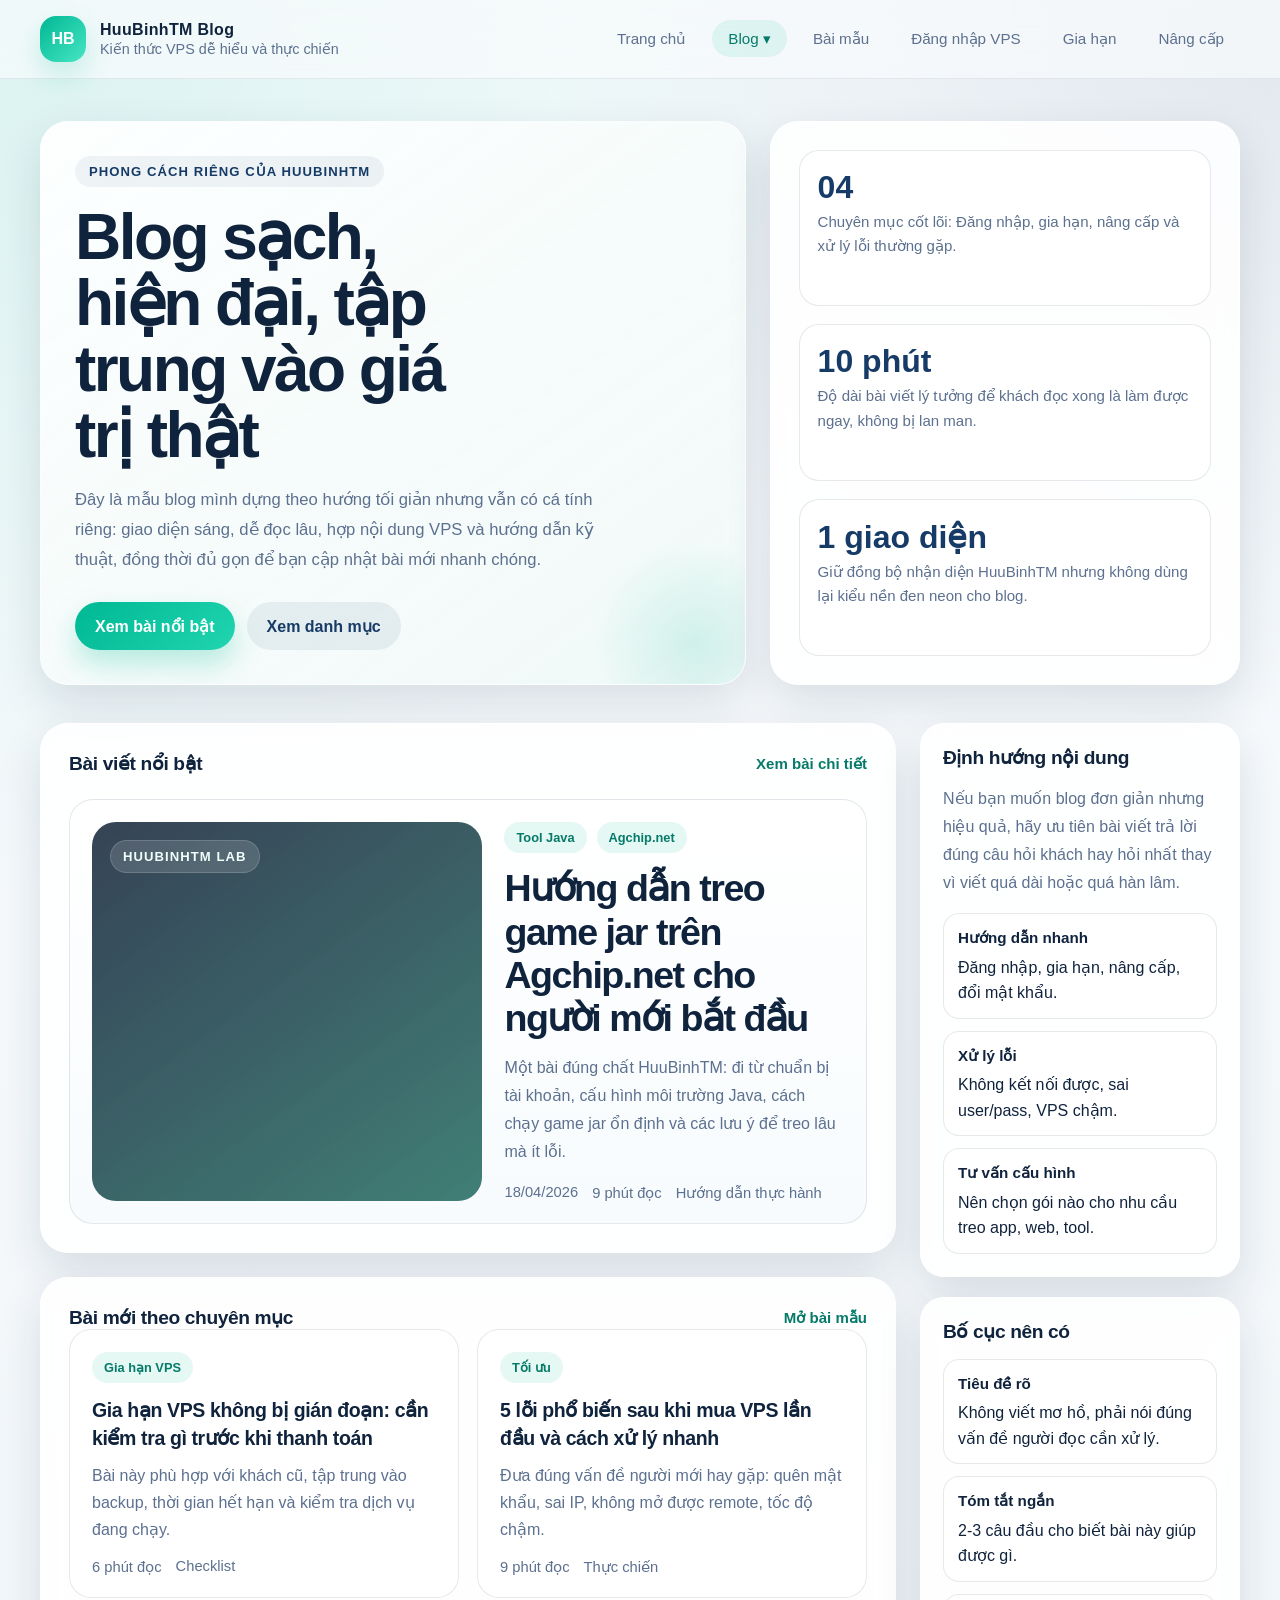
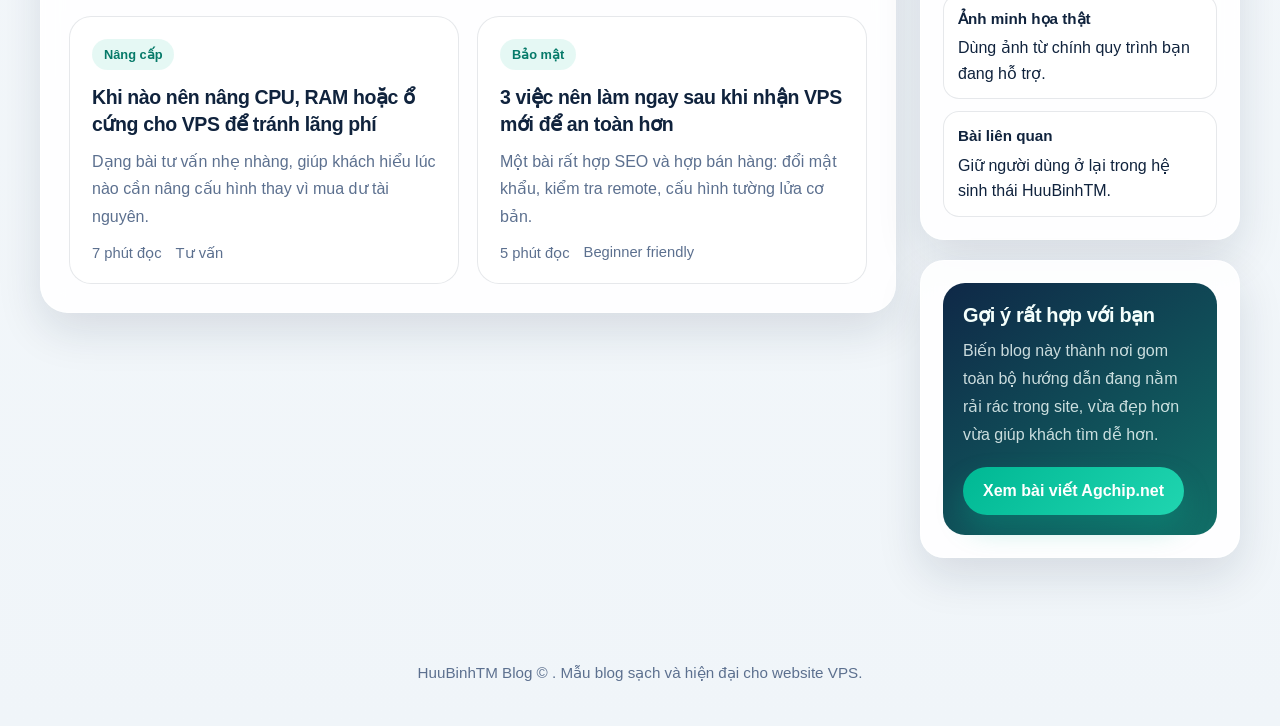
==== blog-huubinhtm.html @ f51c8e02 "Restore huong-dan-dang-nhap-vps.html and update blog-huubinhtm.html menu" ====
<!DOCTYPE html>
<html lang="vi">
<head>
  <meta charset="UTF-8">
  <meta name="viewport" content="width=device-width, initial-scale=1.0">
  <title>Blog HuuBinhTM | Kiến thức VPS sạch và hiện đại</title>
  <meta name="description" content="Blog HuuBinhTM chia sẻ hướng dẫn VPS dễ hiểu, thực chiến và các bài viết hỗ trợ khách hàng thao tác nhanh hơn.">
  <link rel="canonical" href="https://vpshuubinh.github.io/hotrovps.online/blog-huubinhtm.html">
  <link rel="image_src" href="https://vpshuubinh.github.io/hotrovps.online/img/anhthumbail-share.jpg">

  <meta property="og:locale" content="vi_VN">
  <meta property="og:type" content="website">
  <meta property="og:site_name" content="HuuBinhTM Blog">
  <meta property="og:title" content="Blog HuuBinhTM | Kiến thức VPS sạch và hiện đại">
  <meta property="og:description" content="Blog HuuBinhTM chia sẻ hướng dẫn VPS dễ hiểu, thực chiến và các bài viết hỗ trợ khách hàng thao tác nhanh hơn.">
  <meta property="og:url" content="https://vpshuubinh.github.io/hotrovps.online/blog-huubinhtm.html">
  <meta property="og:image" content="https://vpshuubinh.github.io/hotrovps.online/img/anhthumbail-share.jpg">
  <meta property="og:image:secure_url" content="https://vpshuubinh.github.io/hotrovps.online/img/anhthumbail-share.jpg">
  <meta property="og:image:type" content="image/jpeg">
  <meta property="og:image:width" content="1200">
  <meta property="og:image:height" content="630">
  <meta property="og:image:alt" content="Ảnh thumbnail Blog HuuBinhTM">

  <meta name="twitter:card" content="summary_large_image">
  <meta name="twitter:title" content="Blog HuuBinhTM | Kiến thức VPS sạch và hiện đại">
  <meta name="twitter:description" content="Blog HuuBinhTM chia sẻ hướng dẫn VPS dễ hiểu, thực chiến và các bài viết hỗ trợ khách hàng thao tác nhanh hơn.">
  <meta name="twitter:image" content="https://vpshuubinh.github.io/hotrovps.online/img/anhthumbail-share.jpg">
  <link rel="stylesheet" href="blog.css?v=2">
</head>
<body>
  <header class="site-header">
    <div class="shell site-header-inner">
      <a class="brand" href="index.html">
        <div class="brand-mark">HB</div>
        <div class="brand-text">
          <strong>HuuBinhTM Blog</strong>
          <span>Kiến thức VPS dễ hiểu và thực chiến</span>
        </div>
      </a>

      <nav class="main-nav">
        <a href="index.html">Trang chủ</a>
        <div class="dropdown">
          <a class="active" href="blog-huubinhtm.html">Blog ▾</a>
          <div class="dropdown-content">
            <a href="blog-treo-game-jar-agchip.html">Treo game jar trên Angelchip</a>
            <a href="huong-dan-cai-bot-zalo-co-ban.html">Cài Bot Zalo cơ bản</a>
          </div>
        </div>
        <a href="blog-treo-game-jar-agchip.html">Bài mẫu</a>
        <a href="huong-dan-dang-nhap-vps.html">Đăng nhập VPS</a>
        <a href="huong-dan-gia-han-vps.html">Gia hạn</a>
        <a href="huong-dan-nang-cap-cau-hinh.html">Nâng cấp</a>
      </nav>
    </div>
  </header>

  <section class="hero">
    <div class="shell hero-grid">
      <div class="hero-card">
        <span class="eyebrow">Phong cách riêng của HuuBinhTM</span>
        <h1>Blog sạch, hiện đại, tập trung vào giá trị thật</h1>
        <p>
          Đây là mẫu blog mình dựng theo hướng tối giản nhưng vẫn có cá tính riêng: giao diện sáng,
          dễ đọc lâu, hợp nội dung VPS và hướng dẫn kỹ thuật, đồng thời đủ gọn để bạn cập nhật bài mới nhanh chóng.
        </p>
        <div class="hero-actions">
          <a class="btn btn-primary" href="#bai-viet-noi-bat">Xem bài nổi bật</a>
          <a class="btn btn-secondary" href="#danh-muc">Xem danh mục</a>
        </div>
      </div>

      <aside class="hero-side">
        <div class="stat">
          <strong>04</strong>
          <span>Chuyên mục cốt lõi: Đăng nhập, gia hạn, nâng cấp và xử lý lỗi thường gặp.</span>
        </div>
        <div class="stat">
          <strong>10 phút</strong>
          <span>Độ dài bài viết lý tưởng để khách đọc xong là làm được ngay, không bị lan man.</span>
        </div>
        <div class="stat">
          <strong>1 giao diện</strong>
          <span>Giữ đồng bộ nhận diện HuuBinhTM nhưng không dùng lại kiểu nền đen neon cho blog.</span>
        </div>
      </aside>
    </div>
  </section>

  <main class="layout">
    <div class="shell layout-grid">
      <div class="content-stack">
        <section class="section-card" id="bai-viet-noi-bat">
          <div class="section-header">
            <h2>Bài viết nổi bật</h2>
            <a href="blog-treo-game-jar-agchip.html">Xem bài chi tiết</a>
          </div>

          <div class="featured-article">
            <article class="featured-box">
              <div class="featured-visual"></div>

              <div class="featured-copy">
                <div class="tag-row">
                  <span class="tag">Tool Java</span>
                  <span class="tag">Agchip.net</span>
                </div>
                <h3>Hướng dẫn treo game jar trên Agchip.net cho người mới bắt đầu</h3>
                <p>
                  Một bài đúng chất HuuBinhTM: đi từ chuẩn bị tài khoản, cấu hình môi trường Java,
                  cách chạy game jar ổn định và các lưu ý để treo lâu mà ít lỗi.
                </p>
                <div class="meta">
                  <span>18/04/2026</span>
                  <span>9 phút đọc</span>
                  <span>Hướng dẫn thực hành</span>
                </div>
              </div>
            </article>
          </div>
        </section>

        <section class="section-card" id="danh-muc">
          <div class="section-header">
            <h2>Bài mới theo chuyên mục</h2>
            <a href="blog-treo-game-jar-agchip.html">Mở bài mẫu</a>
          </div>

          <div class="article-grid">
            <article class="article-card">
              <span class="tag">Gia hạn VPS</span>
              <h3>Gia hạn VPS không bị gián đoạn: cần kiểm tra gì trước khi thanh toán</h3>
              <p>Bài này phù hợp với khách cũ, tập trung vào backup, thời gian hết hạn và kiểm tra dịch vụ đang chạy.</p>
              <div class="meta">
                <span>6 phút đọc</span>
                <span>Checklist</span>
              </div>
            </article>

            <article class="article-card">
              <span class="tag">Tối ưu</span>
              <h3>5 lỗi phổ biến sau khi mua VPS lần đầu và cách xử lý nhanh</h3>
              <p>Đưa đúng vấn đề người mới hay gặp: quên mật khẩu, sai IP, không mở được remote, tốc độ chậm.</p>
              <div class="meta">
                <span>9 phút đọc</span>
                <span>Thực chiến</span>
              </div>
            </article>

            <article class="article-card">
              <span class="tag">Nâng cấp</span>
              <h3>Khi nào nên nâng CPU, RAM hoặc ổ cứng cho VPS để tránh lãng phí</h3>
              <p>Dạng bài tư vấn nhẹ nhàng, giúp khách hiểu lúc nào cần nâng cấu hình thay vì mua dư tài nguyên.</p>
              <div class="meta">
                <span>7 phút đọc</span>
                <span>Tư vấn</span>
              </div>
            </article>

            <article class="article-card">
              <span class="tag">Bảo mật</span>
              <h3>3 việc nên làm ngay sau khi nhận VPS mới để an toàn hơn</h3>
              <p>Một bài rất hợp SEO và hợp bán hàng: đổi mật khẩu, kiểm tra remote, cấu hình tường lửa cơ bản.</p>
              <div class="meta">
                <span>5 phút đọc</span>
                <span>Beginner friendly</span>
              </div>
            </article>
          </div>
        </section>
      </div>

      <aside class="sidebar">
        <section class="sidebar-card">
          <h3>Định hướng nội dung</h3>
          <p>
            Nếu bạn muốn blog đơn giản nhưng hiệu quả, hãy ưu tiên bài viết trả lời đúng câu hỏi khách hay hỏi nhất
            thay vì viết quá dài hoặc quá hàn lâm.
          </p>
          <ul class="list">
            <li><strong>Hướng dẫn nhanh</strong>Đăng nhập, gia hạn, nâng cấp, đổi mật khẩu.</li>
            <li><strong>Xử lý lỗi</strong>Không kết nối được, sai user/pass, VPS chậm.</li>
            <li><strong>Tư vấn cấu hình</strong>Nên chọn gói nào cho nhu cầu treo app, web, tool.</li>
          </ul>
        </section>

        <section class="sidebar-card">
          <h3>Bố cục nên có</h3>
          <ul class="list">
            <li><strong>Tiêu đề rõ</strong>Không viết mơ hồ, phải nói đúng vấn đề người đọc cần xử lý.</li>
            <li><strong>Tóm tắt ngắn</strong>2-3 câu đầu cho biết bài này giúp được gì.</li>
            <li><strong>Ảnh minh họa thật</strong>Dùng ảnh từ chính quy trình bạn đang hỗ trợ.</li>
            <li><strong>Bài liên quan</strong>Giữ người dùng ở lại trong hệ sinh thái HuuBinhTM.</li>
          </ul>
        </section>

        <section class="sidebar-card">
          <div class="cta-box">
            <h3>Gợi ý rất hợp với bạn</h3>
            <p>
              Biến blog này thành nơi gom toàn bộ hướng dẫn đang nằm rải rác trong site, vừa đẹp hơn vừa giúp khách tìm dễ hơn.
            </p>
            <a class="btn btn-primary" href="blog-treo-game-jar-agchip.html">Xem bài viết Agchip.net</a>
          </div>
        </section>
      </aside>
    </div>
  </main>

  <footer class="footer shell">
    HuuBinhTM Blog © <span data-current-year></span>. Mẫu blog sạch và hiện đại cho website VPS.
  </footer>

  <script src="blog.js"></script>
</body>
</html>
---- blog.css ----
:root {
  --bg: #f4f8fb;
  --surface: rgba(255, 255, 255, 0.88);
  --surface-strong: #ffffff;
  --text: #10233d;
  --muted: #5c708f;
  --line: rgba(16, 35, 61, 0.1);
  --brand: #00b894;
  --brand-deep: #067a69;
  --accent: #163b67;
  --shadow: 0 18px 45px rgba(16, 35, 61, 0.12);
  --radius-lg: 28px;
  --radius-md: 20px;
  --radius-sm: 14px;
  --container: 1200px;
  --article: 860px;
}

* {
  box-sizing: border-box;
}

html {
  scroll-behavior: smooth;
}

body {
  margin: 0;
  font-family: "Segoe UI", Arial, sans-serif;
  color: var(--text);
  background:
    radial-gradient(circle at top left, rgba(0, 184, 148, 0.12), transparent 34%),
    radial-gradient(circle at top right, rgba(22, 59, 103, 0.1), transparent 28%),
    linear-gradient(180deg, #f8fbfd 0%, #f0f5f9 100%);
}

a {
  color: inherit;
  text-decoration: none;
}

img {
  max-width: 100%;
  display: block;
}

.shell {
  width: min(var(--container), calc(100% - 32px));
  margin: 0 auto;
}

.site-header {
  position: sticky;
  top: 0;
  z-index: 20;
  backdrop-filter: blur(18px);
  background: rgba(248, 251, 253, 0.72);
  border-bottom: 1px solid rgba(16, 35, 61, 0.08);
}

.site-header-inner {
  display: flex;
  align-items: center;
  justify-content: space-between;
  gap: 24px;
  min-height: 78px;
}

.brand {
  display: flex;
  align-items: center;
  gap: 14px;
}

.brand-mark {
  width: 46px;
  height: 46px;
  border-radius: 16px;
  display: grid;
  place-items: center;
  background: linear-gradient(135deg, var(--brand), #47e5c4);
  color: #ffffff;
  font-weight: 800;
  box-shadow: 0 12px 28px rgba(0, 184, 148, 0.2);
}

.brand-text strong {
  display: block;
  font-size: 1rem;
  letter-spacing: 0.02em;
}

.brand-text span {
  display: block;
  margin-top: 2px;
  color: var(--muted);
  font-size: 0.9rem;
}

.main-nav {
  display: flex;
  align-items: center;
  gap: 10px;
  flex-wrap: wrap;
  justify-content: flex-end;
}

.main-nav a {
  padding: 10px 16px;
  border-radius: 999px;
  color: var(--muted);
  font-size: 0.95rem;
  transition: background 0.2s ease, color 0.2s ease, transform 0.2s ease;
}

.main-nav a:hover,
.main-nav a.active {
  background: rgba(0, 184, 148, 0.1);
  color: var(--brand-deep);
  transform: translateY(-1px);
}

.dropdown {
  position: relative;
  display: inline-block;
}

.dropdown-content {
  display: none;
  position: absolute;
  background-color: #ffffff;
  min-width: 220px;
  box-shadow: 0 12px 28px rgba(53, 76, 105, 0.18);
  z-index: 20;
  border-radius: 12px;
  overflow: hidden;
  top: 100%;
  left: 50%;
  transform: translateX(-50%);
  margin-top: 8px;
}

.dropdown-content a {
  color: #1a406a;
  padding: 12px 16px;
  text-decoration: none;
  display: block;
  border-radius: 0;
  font-weight: 500;
  font-size: 14px;
}

.dropdown-content a:hover {
  background-color: #f4fffd;
  color: #0d7769;
}

.dropdown:hover .dropdown-content,
.dropdown:focus-within .dropdown-content {
  display: block;
}

.hero {
  padding: 42px 0 28px;
}

.hero-grid {
  display: grid;
  grid-template-columns: 1.35fr 0.9fr;
  gap: 24px;
  align-items: stretch;
}

.hero-card,
.hero-side {
  border-radius: var(--radius-lg);
  background: var(--surface);
  border: 1px solid rgba(255, 255, 255, 0.65);
  box-shadow: var(--shadow);
  backdrop-filter: blur(14px);
}

.hero-card {
  padding: 34px;
  position: relative;
  overflow: hidden;
  background:
    linear-gradient(145deg, rgba(255, 255, 255, 0.96), rgba(242, 250, 248, 0.88)),
    linear-gradient(135deg, rgba(0, 184, 148, 0.12), rgba(22, 59, 103, 0.05));
}

.hero-card::after {
  content: "";
  position: absolute;
  inset: auto -60px -70px auto;
  width: 220px;
  height: 220px;
  border-radius: 999px;
  background: radial-gradient(circle, rgba(0, 184, 148, 0.14), transparent 68%);
}

.eyebrow {
  display: inline-flex;
  align-items: center;
  gap: 8px;
  padding: 8px 14px;
  border-radius: 999px;
  background: rgba(22, 59, 103, 0.06);
  color: var(--accent);
  font-size: 0.82rem;
  font-weight: 700;
  text-transform: uppercase;
  letter-spacing: 0.08em;
}

.hero-card h1 {
  max-width: 12ch;
  margin: 18px 0 16px;
  font-size: clamp(2.3rem, 5vw, 4.3rem);
  line-height: 1.03;
  letter-spacing: -0.04em;
}

.hero-card p {
  max-width: 58ch;
  color: var(--muted);
  font-size: 1.04rem;
  line-height: 1.8;
  margin: 0 0 28px;
}

.hero-actions {
  display: flex;
  flex-wrap: wrap;
  gap: 12px;
}

.btn {
  display: inline-flex;
  align-items: center;
  justify-content: center;
  min-height: 48px;
  padding: 0 20px;
  border-radius: 999px;
  font-weight: 700;
  transition: transform 0.2s ease, box-shadow 0.2s ease, background 0.2s ease;
}

.btn-primary {
  background: linear-gradient(135deg, var(--brand), #20d5b0);
  color: #ffffff;
  box-shadow: 0 14px 28px rgba(0, 184, 148, 0.26);
}

.btn-secondary {
  background: rgba(22, 59, 103, 0.07);
  color: var(--accent);
}

.btn:hover {
  transform: translateY(-2px);
}

.hero-side {
  padding: 28px;
  display: grid;
  gap: 18px;
}

.stat {
  padding: 18px 18px 16px;
  border-radius: var(--radius-md);
  background: rgba(255, 255, 255, 0.92);
  border: 1px solid var(--line);
}

.stat strong {
  display: block;
  font-size: 2rem;
  margin-bottom: 4px;
  color: var(--accent);
}

.stat span {
  color: var(--muted);
  line-height: 1.6;
  font-size: 0.94rem;
}

.layout {
  padding: 10px 0 80px;
}

.layout-grid {
  display: grid;
  grid-template-columns: minmax(0, 2.1fr) 320px;
  gap: 24px;
  align-items: start;
}

.section-card {
  background: var(--surface);
  border: 1px solid rgba(255, 255, 255, 0.72);
  border-radius: var(--radius-lg);
  box-shadow: var(--shadow);
  backdrop-filter: blur(12px);
}

.content-stack {
  display: grid;
  gap: 24px;
}

.section-header {
  display: flex;
  align-items: center;
  justify-content: space-between;
  gap: 16px;
  padding: 28px 28px 0;
}

.section-header h2,
.sidebar-card h3 {
  margin: 0;
  font-size: 1.2rem;
  letter-spacing: -0.02em;
}

.section-header a {
  color: var(--brand-deep);
  font-weight: 700;
  font-size: 0.94rem;
}

.featured-article {
  padding: 0 28px 28px;
}

.featured-box {
  display: grid;
  grid-template-columns: 1.15fr 1fr;
  gap: 22px;
  padding: 22px;
  margin-top: 24px;
  border-radius: 24px;
  background:
    linear-gradient(180deg, rgba(255, 255, 255, 0.96), rgba(247, 251, 253, 0.96));
  border: 1px solid var(--line);
}

.featured-visual {
  min-height: 290px;
  border-radius: 24px;
  overflow: hidden;
  position: relative;
  background:
    linear-gradient(145deg, rgba(9, 25, 48, 0.82), rgba(13, 92, 80, 0.78)),
    url('https://images.unsplash.com/photo-1518770660439-4636190af475?auto=format&fit=crop&w=1200&q=80') center/cover;
}

.featured-visual::before {
  content: "HuuBinhTM Lab";
  position: absolute;
  top: 18px;
  left: 18px;
  padding: 8px 12px;
  border-radius: 999px;
  background: rgba(255, 255, 255, 0.14);
  border: 1px solid rgba(255, 255, 255, 0.16);
  color: #f1fffb;
  font-size: 0.82rem;
  font-weight: 700;
  letter-spacing: 0.08em;
  text-transform: uppercase;
}

.featured-copy {
  display: flex;
  flex-direction: column;
  justify-content: center;
}

.tag-row {
  display: flex;
  gap: 10px;
  flex-wrap: wrap;
  margin-bottom: 14px;
}

.tag {
  display: inline-flex;
  padding: 8px 12px;
  border-radius: 999px;
  background: rgba(0, 184, 148, 0.1);
  color: var(--brand-deep);
  font-size: 0.8rem;
  font-weight: 700;
}

.featured-copy h3 {
  margin: 0 0 14px;
  font-size: clamp(1.7rem, 3vw, 2.35rem);
  line-height: 1.15;
  letter-spacing: -0.04em;
}

.featured-copy p,
.sidebar-card p {
  color: var(--muted);
  line-height: 1.75;
}

.featured-copy p {
  margin: 0 0 18px;
}

.meta {
  display: flex;
  flex-wrap: wrap;
  gap: 14px;
  color: var(--muted);
  font-size: 0.92rem;
}

.article-grid {
  padding: 0 28px 28px;
  display: grid;
  grid-template-columns: repeat(2, minmax(0, 1fr));
  gap: 18px;
}

.article-card {
  padding: 22px;
  border-radius: 22px;
  background: rgba(255, 255, 255, 0.96);
  border: 1px solid var(--line);
  transition: transform 0.2s ease, box-shadow 0.2s ease;
}

.article-card:hover {
  transform: translateY(-4px);
  box-shadow: 0 16px 32px rgba(16, 35, 61, 0.08);
}

.article-card h3 {
  margin: 14px 0 10px;
  font-size: 1.22rem;
  line-height: 1.4;
  letter-spacing: -0.02em;
}

.article-card p {
  margin: 0 0 14px;
  color: var(--muted);
  line-height: 1.7;
}

.sidebar {
  display: grid;
  gap: 20px;
  position: sticky;
  top: 96px;
}

.sidebar-card {
  padding: 22px;
  background: var(--surface);
  border: 1px solid rgba(255, 255, 255, 0.72);
  border-radius: 24px;
  box-shadow: var(--shadow);
  backdrop-filter: blur(12px);
}

.list {
  display: grid;
  gap: 12px;
  margin: 16px 0 0;
  padding: 0;
  list-style: none;
}

.list li {
  padding: 12px 14px;
  border-radius: 16px;
  background: rgba(255, 255, 255, 0.92);
  border: 1px solid var(--line);
  color: var(--text);
  line-height: 1.6;
}

.list strong {
  display: block;
  font-size: 0.95rem;
  margin-bottom: 4px;
}

.cta-box {
  padding: 20px;
  border-radius: 22px;
  background: linear-gradient(145deg, #0f2847, #116f67);
  color: #f4fffc;
}

.cta-box h3 {
  margin: 0 0 10px;
  font-size: 1.25rem;
}

.cta-box p {
  margin: 0 0 18px;
  color: rgba(244, 255, 252, 0.82);
}

.footer {
  padding: 26px 0 44px;
  color: var(--muted);
  text-align: center;
  font-size: 0.95rem;
}

.article-page {
  padding: 36px 0 80px;
}

.article-shell {
  width: min(var(--article), calc(100% - 32px));
  margin: 0 auto;
}

.article-wrap {
  padding: 34px;
  border-radius: 28px;
  background: rgba(255, 255, 255, 0.92);
  border: 1px solid rgba(255, 255, 255, 0.7);
  box-shadow: var(--shadow);
  backdrop-filter: blur(12px);
}

.breadcrumb {
  display: flex;
  flex-wrap: wrap;
  gap: 8px;
  align-items: center;
  color: var(--muted);
  font-size: 0.92rem;
  margin-bottom: 18px;
}

.article-header {
  margin-bottom: 26px;
}

.article-header h1 {
  margin: 14px 0 16px;
  font-size: clamp(2rem, 4vw, 3.4rem);
  line-height: 1.12;
  letter-spacing: -0.04em;
}

.article-lead {
  margin: 0;
  color: var(--muted);
  font-size: 1.04rem;
  line-height: 1.85;
}

.article-cover {
  margin: 26px 0 32px;
  border-radius: 24px;
  overflow: hidden;
  background: url('img/anhthumbail.png') center/cover no-repeat;
  min-height: 360px;
  position: relative;
}

.article-cover::after {
  content: none;
}

.article-content {
  display: grid;
  gap: 26px;
}

.article-section h2 {
  margin: 0 0 14px;
  font-size: 1.6rem;
  letter-spacing: -0.03em;
}

.article-section p,
.article-section li {
  color: #2d4463;
  line-height: 1.9;
  font-size: 1rem;
}

.article-section ul,
.article-section ol {
  margin: 0;
  padding-left: 22px;
}

.callout {
  padding: 18px 20px;
  border-radius: 20px;
  background: linear-gradient(145deg, rgba(0, 184, 148, 0.08), rgba(22, 59, 103, 0.05));
  border: 1px solid rgba(0, 184, 148, 0.16);
}

.steps {
  display: grid;
  gap: 14px;
}

.step-card {
  padding: 18px 18px 16px;
  border-radius: 20px;
  background: #ffffff;
  border: 1px solid var(--line);
}

.step-card strong {
  display: block;
  margin-bottom: 8px;
  font-size: 1rem;
  color: var(--accent);
}

.step-image-placeholder {
  margin-top: 14px;
  min-height: 180px;
  border-radius: 18px;
  border: 1.5px dashed rgba(0, 184, 148, 0.32);
  background:
    linear-gradient(145deg, rgba(0, 184, 148, 0.08), rgba(22, 59, 103, 0.04));
  display: grid;
  place-items: center;
  text-align: center;
  color: var(--brand-deep);
  font-weight: 700;
  line-height: 1.7;
  padding: 20px;
}

.step-image {
  margin-top: 14px;
  border-radius: 18px;
  overflow: hidden;
  border: 1px solid rgba(16, 35, 61, 0.08);
  background: rgba(255, 255, 255, 0.88);
  box-shadow: 0 14px 32px rgba(16, 35, 61, 0.08);
}

.step-image img {
  width: 100%;
  height: auto;
  display: block;
  cursor: zoom-in;
  transition: transform 0.25s ease, box-shadow 0.25s ease;
}

.step-image img:hover {
  transform: scale(1.01);
  box-shadow: 0 16px 34px rgba(16, 35, 61, 0.12);
}

.blog-image-modal {
  display: none;
  position: fixed;
  inset: 0;
  z-index: 9999;
  background: rgba(6, 14, 24, 0.92);
  align-items: center;
  justify-content: center;
  padding: 24px;
  cursor: zoom-out;
}

.blog-image-modal.active {
  display: flex;
}

.blog-image-modal-content {
  position: relative;
  width: min(1100px, 94vw);
  max-height: 92vh;
  padding: 60px 72px 28px;
  text-align: center;
}

.blog-image-modal-img {
  max-width: 100%;
  max-height: 72vh;
  border-radius: 18px;
  box-shadow: 0 18px 45px rgba(0, 0, 0, 0.3);
  cursor: grab;
  transition: transform 0.12s ease-out;
  transform-origin: center center;
  will-change: transform;
}

.blog-image-modal-img.is-dragging {
  cursor: grabbing;
}

.blog-image-modal-close {
  position: absolute;
  top: 0;
  right: 0;
  width: 46px;
  height: 46px;
  border: 0;
  border-radius: 50%;
  background: linear-gradient(135deg, var(--brand), #20d5b0);
  color: #ffffff;
  font-size: 26px;
  font-weight: 700;
  cursor: pointer;
  box-shadow: 0 14px 28px rgba(0, 184, 148, 0.28);
}

.blog-image-modal-caption {
  margin-top: 14px;
  color: #e8f1fb;
  line-height: 1.7;
}

.blog-image-modal-hint {
  margin-top: 8px;
  color: rgba(232, 241, 251, 0.72);
  font-size: 0.92rem;
}

.blog-image-modal-counter {
  position: absolute;
  top: 6px;
  left: 0;
  padding: 8px 14px;
  border-radius: 999px;
  background: rgba(255, 255, 255, 0.1);
  color: #eef7ff;
  font-size: 0.92rem;
  font-weight: 700;
}

.blog-image-modal-nav {
  position: absolute;
  top: 50%;
  transform: translateY(-50%);
  width: 52px;
  height: 52px;
  border: 0;
  border-radius: 16px;
  background: rgba(255, 255, 255, 0.1);
  color: #ffffff;
  font-size: 30px;
  line-height: 1;
  cursor: pointer;
  transition: background 0.2s ease, transform 0.2s ease, opacity 0.2s ease;
}

.blog-image-modal-nav:hover {
  background: rgba(32, 213, 176, 0.92);
  transform: translateY(-50%) scale(1.03);
}

.blog-image-modal-prev {
  left: 0;
}

.blog-image-modal-next {
  right: 0;
}

.blog-image-modal-nav[disabled] {
  opacity: 0.4;
  cursor: not-allowed;
}

.article-footer-box {
  display: flex;
  flex-wrap: wrap;
  gap: 14px;
  justify-content: space-between;
  align-items: center;
  padding-top: 8px;
  border-top: 1px solid var(--line);
}

.related-links {
  display: flex;
  flex-wrap: wrap;
  gap: 10px;
}

@media (max-width: 1024px) {
  .hero-grid,
  .layout-grid,
  .featured-box {
    grid-template-columns: 1fr;
  }

  .sidebar {
    position: static;
  }
}

@media (max-width: 720px) {
  .shell,
  .article-shell {
    width: min(100% - 20px, var(--container));
  }

  .site-header {
    position: static;
  }

  .site-header-inner {
    padding: 14px 0 16px;
    align-items: flex-start;
    gap: 14px;
    flex-direction: column;
  }

  .brand {
    width: 100%;
    align-items: flex-start;
  }

  .brand-mark {
    width: 42px;
    height: 42px;
    border-radius: 14px;
    font-size: 1.1rem;
  }

  .brand-text strong {
    font-size: 0.98rem;
  }

  .brand-text span {
    font-size: 0.82rem;
    line-height: 1.45;
    max-width: 22ch;
  }

  .main-nav {
    width: 100%;
    display: grid;
    grid-template-columns: repeat(2, minmax(0, 1fr));
    gap: 10px;
  }

  .main-nav a {
    min-height: 44px;
    display: flex;
    align-items: center;
    justify-content: center;
    text-align: center;
    padding: 10px 12px;
    background: rgba(255, 255, 255, 0.64);
    border: 1px solid rgba(16, 35, 61, 0.06);
    border-radius: 16px;
    font-size: 0.92rem;
  }

  .article-page {
    padding: 18px 0 56px;
  }

  .hero-card,
  .hero-side,
  .section-header,
  .featured-article,
  .article-grid,
  .sidebar-card,
  .article-wrap {
    padding-left: 18px;
    padding-right: 18px;
  }

  .hero {
    padding: 20px 0 18px;
  }

  .featured-box {
    padding: 16px;
  }

  .article-grid {
    grid-template-columns: 1fr;
  }

  .hero-card {
    padding-top: 22px;
    padding-bottom: 22px;
    border-radius: 22px;
  }

  .hero-card h1 {
    max-width: none;
    font-size: clamp(1.95rem, 9vw, 2.8rem);
    margin-bottom: 12px;
  }

  .hero-card p {
    font-size: 0.98rem;
    line-height: 1.72;
    margin-bottom: 18px;
  }

  .hero-side,
  .section-card,
  .sidebar-card,
  .article-wrap {
    border-radius: 22px;
  }

  .article-wrap {
    padding-top: 22px;
    padding-bottom: 22px;
  }

  .breadcrumb {
    font-size: 0.84rem;
    line-height: 1.6;
    margin-bottom: 14px;
  }

  .article-header {
    margin-bottom: 20px;
  }

  .article-header h1 {
    font-size: clamp(1.95rem, 9vw, 2.6rem);
    line-height: 1.14;
    margin: 12px 0 14px;
  }

  .article-lead {
    font-size: 0.98rem;
    line-height: 1.78;
  }

  .meta {
    gap: 8px 12px;
    font-size: 0.88rem;
  }

  .article-content {
    gap: 20px;
  }

  .article-section h2 {
    font-size: 1.34rem;
    margin-bottom: 12px;
  }

  .article-section p,
  .article-section li {
    font-size: 0.98rem;
    line-height: 1.78;
  }

  .steps {
    gap: 12px;
  }

  .step-card {
    padding: 16px;
    border-radius: 18px;
  }

  .callout {
    padding: 16px;
    border-radius: 18px;
  }

  .article-cover {
    min-height: 210px;
    margin: 20px 0 24px;
    border-radius: 20px;
  }

  .article-cover::after {
    content: none;
  }

  .blog-image-modal-content {
    width: 100vw;
    padding: 76px 16px 24px;
  }

  .blog-image-modal-img {
    max-width: 94vw;
    max-height: 62vh;
  }

  .blog-image-modal-counter {
    left: 10px;
  }

  .blog-image-modal-nav {
    top: auto;
    bottom: 102px;
    transform: none;
    width: 56px;
    height: 56px;
    border-radius: 18px;
  }

  .blog-image-modal-nav:hover {
    transform: scale(1.03);
  }

  .blog-image-modal-prev {
    left: 10px;
  }

  .blog-image-modal-next {
    right: 10px;
  }
}
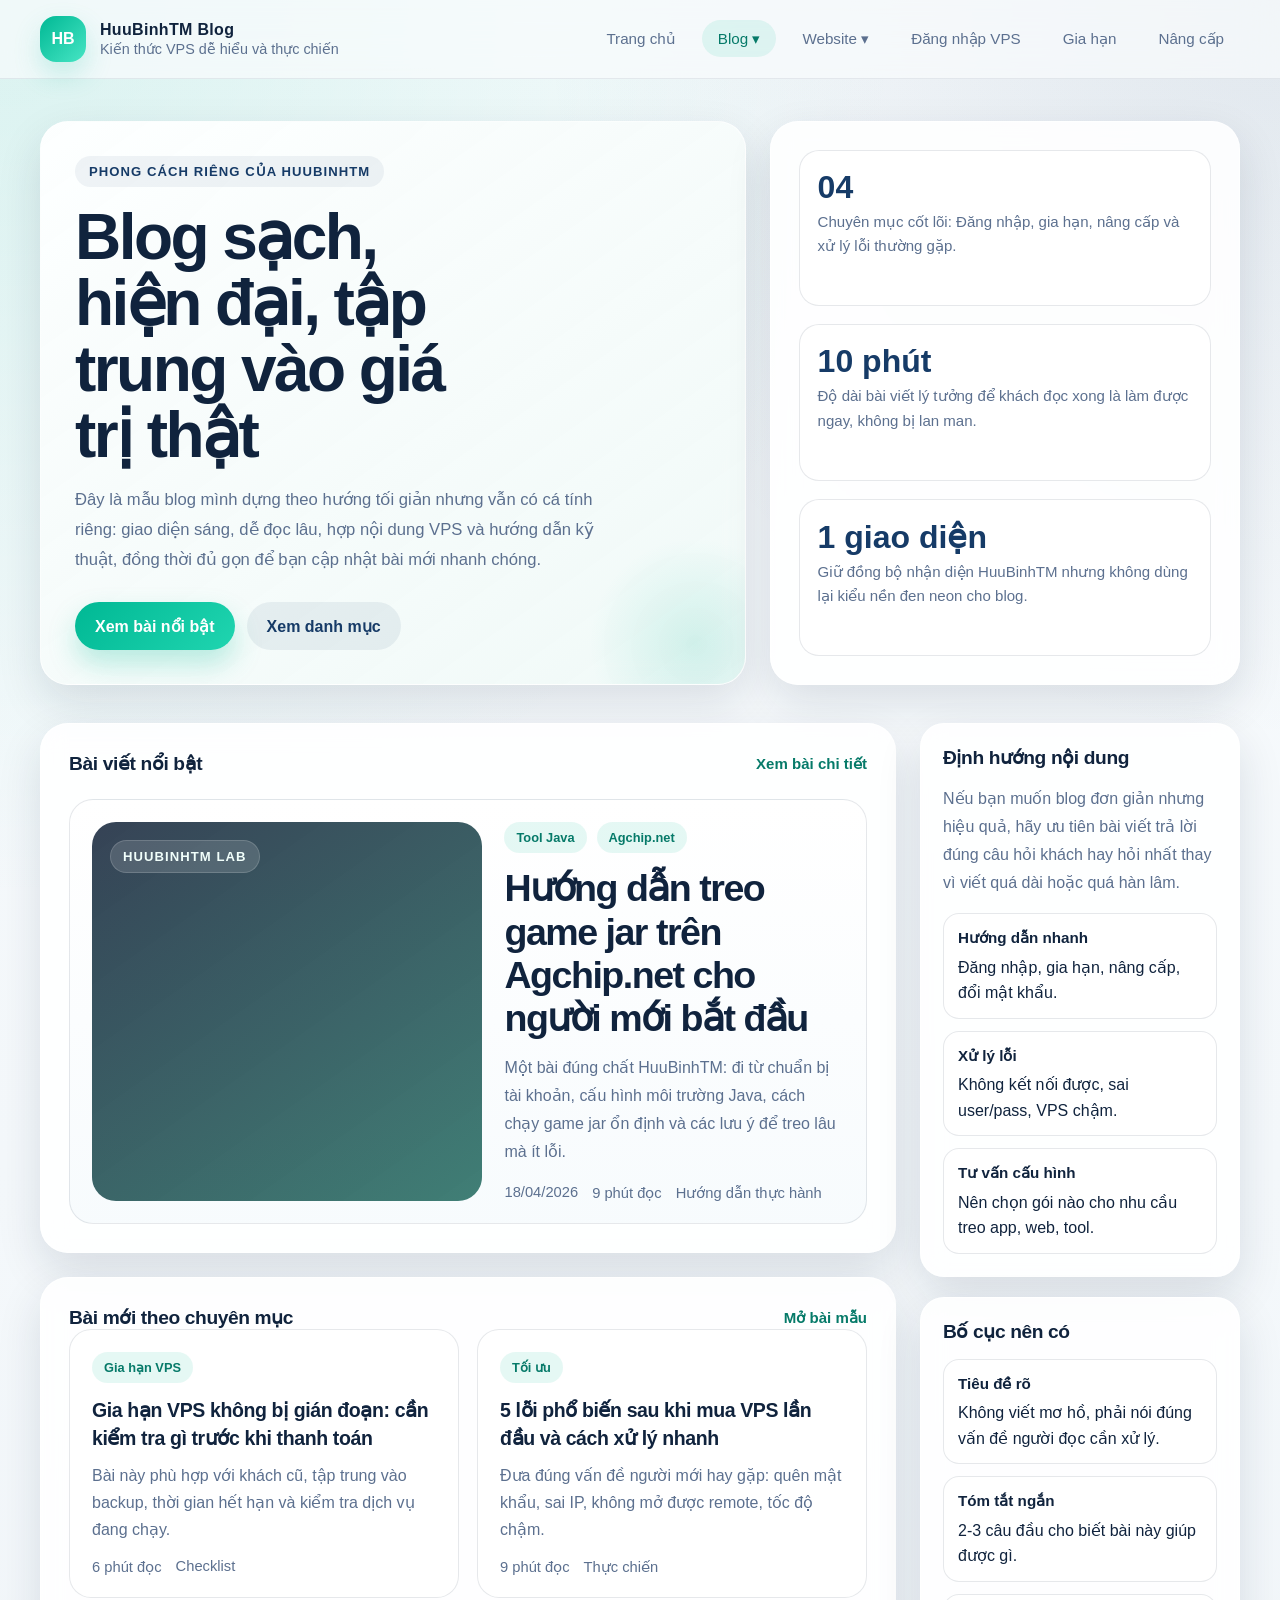
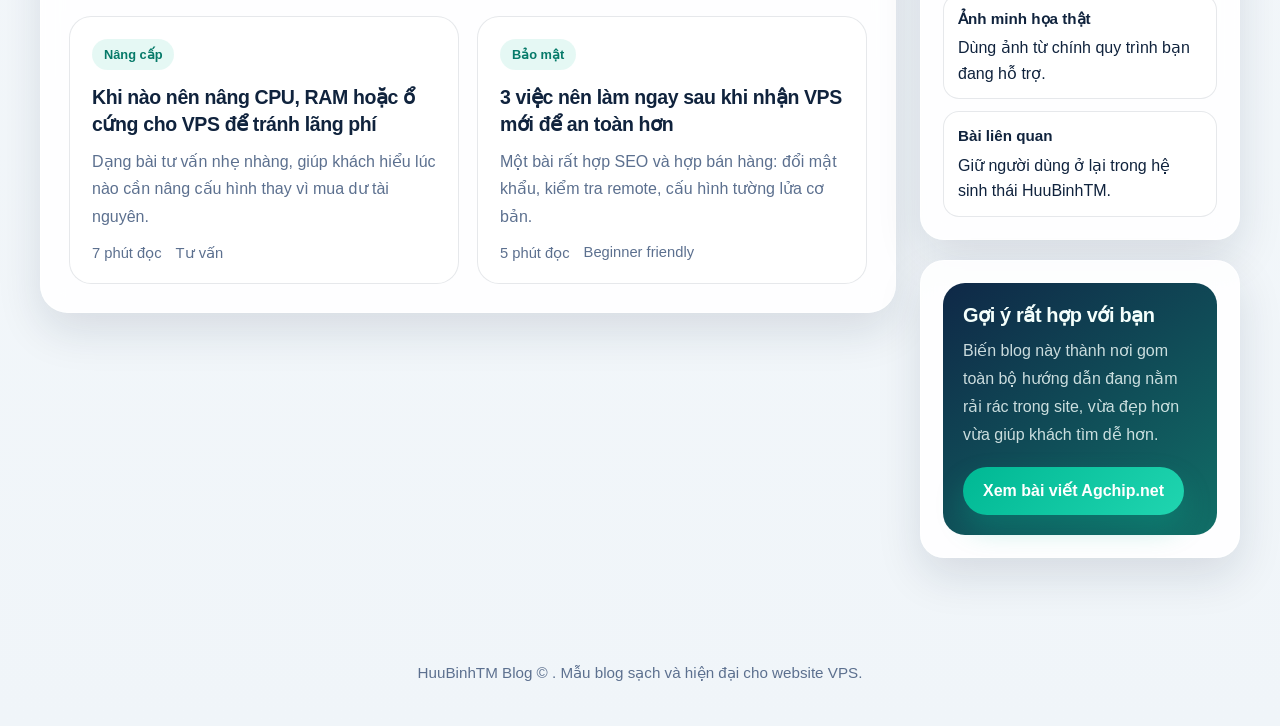
==== commit 270a653d: "Update blog dropdown and replace Bai mau with Website dropdown" ====
--- a/blog-huubinhtm.html
+++ b/blog-huubinhtm.html
@@ -41,13 +41,19 @@
       <nav class="main-nav">
         <a href="index.html">Trang chủ</a>
         <div class="dropdown">
-          <a class="active" href="blog-huubinhtm.html">Blog ▾</a>
+          <a class="active" href="javascript:void(0)">Blog ▾</a>
           <div class="dropdown-content">
             <a href="blog-treo-game-jar-agchip.html">Treo game jar trên Angelchip</a>
             <a href="huong-dan-cai-bot-zalo-co-ban.html">Cài Bot Zalo cơ bản</a>
           </div>
         </div>
-        <a href="blog-treo-game-jar-agchip.html">Bài mẫu</a>
+        <div class="dropdown">
+          <a href="javascript:void(0)">Website ▾</a>
+          <div class="dropdown-content">
+            <a href="https://huubinhtm.id.vn/" target="_blank">HuuBinhTM.id.VN</a>
+            <a href="https://vpshuubinhtm.vn/" target="_blank">VpsHuuBinhTM.VN</a>
+          </div>
+        </div>
         <a href="huong-dan-dang-nhap-vps.html">Đăng nhập VPS</a>
         <a href="huong-dan-gia-han-vps.html">Gia hạn</a>
         <a href="huong-dan-nang-cap-cau-hinh.html">Nâng cấp</a>
